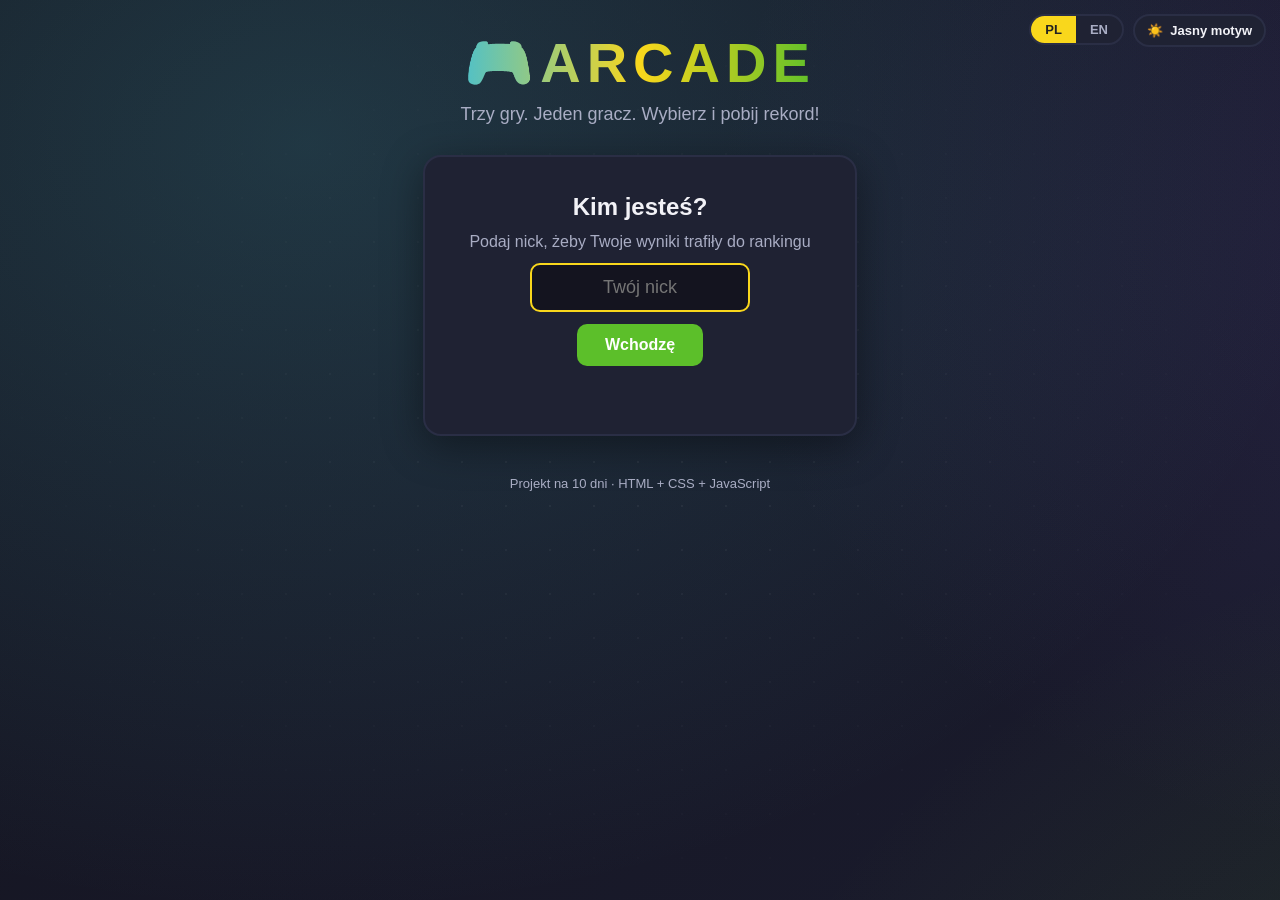
==== index.html @ 3c4cd9fb "tłumacenie kodo" ====
<!DOCTYPE html>
<html lang="pl">
<head>
    <!-- Ustawienia dokumentu: kodowanie, widok mobilny, tytuł i arkusz stylów menu. -->
    <meta charset="UTF-8">
    <meta name="viewport" content="width=device-width, initial-scale=1.0">
    <title data-i18n="tytul_strony">Arcade | Wybierz grę</title>
    <link rel="stylesheet" href="menu.css">
</head>
<body>

    <!-- Przyciski zmiany języka strony. Obsługuje je wspólny skrypt rowerek.js. -->
    <div class="jezyk-przelacznik">
        <button data-jezyk="pl">PL</button>
        <button data-jezyk="en">EN</button>
    </div>
    <!-- Przełącznik jasnego i ciemnego motywu; wybrany motyw jest zapisywany w przeglądarce. -->
    <button type="button" class="motyw-przelacznik" data-motyw-przelacz aria-label="Jasny motyw">
        <span aria-hidden="true">☀️</span>
        <span data-motyw-etykieta>Jasny motyw</span>
    </button>

    <!-- Tytuł strony i krótki opis salonu gier. -->
    <header class="naglowek">
        <h1>🎮ARCADE</h1>
        <p class="podtytul" data-i18n="podtytul">Trzy gry. Jeden gracz. Wybierz i pobij rekord!</p>
    </header>

    <main>
        <!-- Formularz logowania wyświetlany przed wyborem gry. -->
        <section id="login-box" class="panel">
            <h2 data-i18n="login_tytul">Kim jesteś?</h2>
            <p data-i18n="login_opis">Podaj nick, żeby Twoje wyniki trafiły do rankingu</p>
            <input id="nick-input" type="text" maxlength="12" data-i18n-placeholder="nick_placeholder" placeholder="Twój nick" autocomplete="off">
            <button id="zaloguj-btn" class="przycisk" data-i18n="wchodze">Wchodzę</button>
            <p id="login-blad"></p>
        </section>

        <!-- Menu gier, ranking gracza oraz ciekawostki uzupełniane przez menu.js. -->
        <section id="wybor" class="hidden">
            <div class="gracz-pasek">
                <span>👤 <span data-i18n="gracz">Gracz:</span> <strong id="nick-wyswietl"></strong></span>
                <button id="wyloguj-btn" class="maly" data-i18n="zmien_gracza">Zmień gracza</button>
            </div>

            <div class="karty">

                <!-- Karta Flappy: opis, rekord, ranking i odnośnik do gry. -->
                <article class="karta">
                    <div class="obrazek flappy-tlo">
                        <span class="chmurka c1">☁️</span>
                        <span class="chmurka c2">☁️</span>
                        <span class="postac">🐦</span>
                    </div>
                    <div class="tresc">
                        <h2>PIGEON</h2>
                        <p class="opis" data-i18n="flappy_opis">Leć między rurami i nie dotknij niczego. Proste zasady, trudne wykonanie.</p>
                        <p class="sterowanie" data-i18n="flappy_ster">⌨️ Spacja, klik lub dotyk</p>

                        <div class="statystyki">
                            <p class="rekord"><span data-i18n="twoj_rekord">Twój rekord:</span> <strong id="rekord-flappy">0</strong></p>
                            <h3 data-i18n="top3">🏆 TOP 3</h3>
                            <ol id="top-flappy"></ol>
                        </div>

                        <div class="ciekawostka">
                            <span class="etykieta" data-i18n="czy_wiesz">💡 Czy wiesz, że...</span>
                            <p id="fakt-flappy"></p>
                            <button class="link-btn" data-gra="flappy" data-i18n="kolejna">Kolejna ciekawostka ↻</button>
                        </div>

                        <a class="graj" href="document.html" data-i18n="graj_flappy">▶ Graj we Flappy</a>
                    </div>
                </article>

                <!-- Karta Snake: opis, rekord, ranking i odnośnik do gry. -->
                <article class="karta">
                    <div class="obrazek snake-tlo">
                        <span class="jablko">🍎</span>
                        <span class="postac">🐍</span>
                    </div>
                    <div class="tresc">
                        <h2>SNAKE</h2>
                        <p class="opis" data-i18n="snake_opis">Zjadaj jabłka, rośnij i nie wjedź w siebie. Z każdym punktem jest szybciej.</p>
                        <p class="sterowanie" data-i18n="snake_ster">⌨️ Strzałki lub WASD, P to pauza</p>

                        <div class="statystyki">
                            <p class="rekord"><span data-i18n="twoj_rekord">Twój rekord:</span> <strong id="rekord-snake">0</strong></p>
                            <h3 data-i18n="top3">🏆 TOP 3</h3>
                            <ol id="top-snake"></ol>
                        </div>

                        <div class="ciekawostka">
                            <span class="etykieta" data-i18n="czy_wiesz">💡 Czy wiesz, że...</span>
                            <p id="fakt-snake"></p>
                            <button class="link-btn" data-gra="snake" data-i18n="kolejna">Kolejna ciekawostka ↻</button>
                        </div>

                        <a class="graj" href="document2.html" data-i18n="graj_snake">▶ Graj w Snake</a>
                    </div>
                </article>

                <!-- Karta rajdu: opis, najlepszy czas, ranking i odnośnik do gry. -->
                <article class="karta">
                    <div class="obrazek rajd-tlo">
                        <span class="postac">🏎️</span>
                    </div>
                    <div class="tresc">
                        <h2 data-i18n="rajd_nazwa">Rajd</h2>
                        <p class="opis" data-i18n="rajd_opis">Wybierz jedną z 4 długich tras i przejedź 3 okrążenia. Uważaj na piasek, żwir i błoto!</p>
                        <p class="sterowanie" data-i18n="rajd_ster">⌨️ Strzałki lub WASD, spacja to hamulec ręczny</p>

                        <div class="statystyki">
                            <p class="rekord"><span data-i18n="twoj_czas">Twój najlepszy czas:</span> <strong id="rekord-rajd">--</strong></p>
                            <h3 data-i18n="top3_czasy">🏆 Najlepsze czasy</h3>
                            <ol id="top-rajd"></ol>
                        </div>

                        <div class="ciekawostka">
                            <span class="etykieta" data-i18n="czy_wiesz">💡 Czy wiesz, że...</span>
                            <p id="fakt-rajd"></p>
                            <button class="link-btn" data-gra="rajd" data-i18n="kolejna">Kolejna ciekawostka ↻</button>
                        </div>

                        <a class="graj" href="rajd.html" data-i18n="graj_rajd">▶ Jedź w Rajdzie</a>
                    </div>
                </article>

            </div>
        </section>
    </main>

    <!-- Stopka z opisem projektu. -->
    <footer data-i18n="stopka">Projekt na 10 dni · HTML + CSS + JavaScript</footer>

    <!-- Najpierw ładowane są tłumaczenia i obsługa motywu, potem logika menu. -->
    <script src="rowerek.js"></script>
    <script src="menu.js"></script>
</body>
</html>
---- menu.css ----
:root {
    --tlo: #14141f;
    --panel: #1f2233;
    --panel-jasny: #2a2e45;
    --zolty: #f9d71c;
    --zielony: #5CBF2A;
    --niebieski: #4EC0CA;
    --tekst: #f2f2f7;
    --tekst-przygaszony: #a9adc4;
}

body[data-theme="light"] {
    --tlo: #f2f6fa;
    --panel: #ffffff;
    --panel-jasny: #e5ebf1;
    --tekst: #20242b;
    --tekst-przygaszony: #5c6572;
}

* {
    box-sizing: border-box;
}

body {
    position: relative;
    isolation: isolate;
    margin: 0;
    min-height: 100vh;
    display: flex;
    flex-direction: column;
    align-items: center;
    padding: 30px 16px;
    background: var(--tlo);
    color: var(--tekst);
    font-family: "Segoe UI", Arial, sans-serif;
}

body::before,
body::after {
    position: fixed;
    inset: 0;
    z-index: -1;
    pointer-events: none;
    content: "";
}

body::before {
    background:
        radial-gradient(ellipse at 15% 10%, rgba(78, 192, 202, 0.2), transparent 42%),
        radial-gradient(ellipse at 85% 85%, rgba(142, 204, 57, 0.16), transparent 42%),
        radial-gradient(ellipse at 75% 15%, rgba(117, 91, 207, 0.14), transparent 38%),
        linear-gradient(135deg, #14141f, #191a2b 52%, #111923);
    background-size: 160% 160%;
    animation: pozywajace-sie-swiatla 22s ease-in-out infinite alternate;
}

body[data-theme="light"]::before {
    background:
        radial-gradient(ellipse at 15% 10%, rgba(78, 192, 202, 0.24), transparent 42%),
        radial-gradient(ellipse at 85% 85%, rgba(142, 204, 57, 0.2), transparent 42%),
        radial-gradient(ellipse at 75% 15%, rgba(117, 91, 207, 0.12), transparent 38%),
        linear-gradient(135deg, #f7f9fc, #eaf5f5 52%, #f4f0fa);
}

body::after {
    background-image: radial-gradient(rgba(255, 255, 255, 0.34) 1px, transparent 1.5px);
    background-size: 44px 44px;
    opacity: 0.16;
    mask-image: radial-gradient(ellipse at center, black, transparent 78%);
    animation: przesuwajaca-sie-siatka 45s linear infinite;
}

body[data-theme="light"]::after {
    background-image: radial-gradient(rgba(39, 57, 76, 0.3) 1px, transparent 1.5px);
    opacity: 0.1;
}

.hidden {
    display: none !important;
}

@keyframes pozywajace-sie-swiatla {
    from { background-position: 0% 0%; }
    to   { background-position: 100% 100%; }
}

@keyframes przesuwajaca-sie-siatka {
    from { transform: translateY(0); }
    to   { transform: translateY(44px); }
}

@media (prefers-reduced-motion: reduce) {
    body::before,
    body::after {
        animation: none;
    }
}

/* ---------- NAGŁÓWEK ---------- */
.naglowek {
    text-align: center;
    margin-bottom: 30px;
}

.naglowek h1 {
    margin: 0;
    font-size: 56px;
    letter-spacing: 6px;
    background: linear-gradient(90deg, var(--niebieski), var(--zolty), var(--zielony));
    -webkit-background-clip: text;
    background-clip: text;
    -webkit-text-fill-color: transparent;
}

.podtytul {
    margin: 8px 0 0;
    color: var(--tekst-przygaszony);
    font-size: 18px;
}

main {
    width: 100%;
    display: flex;
    flex-direction: column;
    align-items: center;
}

/* ---------- PRZYCISKI ---------- */
.przycisk, .graj {
    display: inline-block;
    padding: 12px 28px;
    font-size: 16px;
    font-weight: bold;
    border: none;
    border-radius: 10px;
    background: var(--zielony);
    color: white;
    cursor: pointer;
    text-decoration: none;
    text-align: center;
    transition: transform 0.15s, background 0.15s;
}

.motyw-przelacznik {
    position: fixed;
    top: 14px;
    right: 14px;
    z-index: 5;
    display: flex;
    align-items: center;
    gap: 7px;
    padding: 7px 12px;
    border: 2px solid var(--panel-jasny);
    border-radius: 20px;
    background: var(--panel);
    color: var(--tekst);
    font-size: 13px;
    font-weight: bold;
    cursor: pointer;
    transition: border-color 0.15s, transform 0.15s;
}

.motyw-przelacznik:hover {
    border-color: var(--zolty);
    transform: translateY(-1px);
}

.przycisk:hover, .graj:hover {
    background: #4CA71F;
    transform: scale(1.04);
}

button.maly {
    padding: 5px 14px;
    font-size: 13px;
    border: 1px solid var(--tekst-przygaszony);
    border-radius: 20px;
    background: transparent;
    color: var(--tekst);
    cursor: pointer;
}

button.maly:hover {
    border-color: var(--zolty);
    color: var(--zolty);
}

/* ---------- LOGOWANIE ---------- */
.panel {
    display: flex;
    flex-direction: column;
    align-items: center;
    gap: 12px;
    background: var(--panel);
    padding: 36px 44px;
    border-radius: 18px;
    border: 2px solid var(--panel-jasny);
    box-shadow: 0 10px 40px rgba(0, 0, 0, 0.4);
    text-align: center;
}

.panel h2 {
    margin: 0;
}

.panel p {
    margin: 0;
    color: var(--tekst-przygaszony);
}

#nick-input {
    padding: 12px;
    font-size: 18px;
    border-radius: 10px;
    border: 2px solid var(--niebieski);
    background: var(--tlo);
    color: var(--tekst);
    text-align: center;
    width: 220px;
    outline: none;
}

#nick-input:focus {
    border-color: var(--zolty);
}

#login-blad {
    color: #ff6b6b !important;
    min-height: 20px;
}

/* ---------- PASEK GRACZA ---------- */
.gracz-pasek {
    display: flex;
    align-items: center;
    justify-content: center;
    gap: 14px;
    margin-bottom: 26px;
    font-size: 18px;
}

/* ---------- KARTY GIER ---------- */
.karty {
    display: flex;
    gap: 30px;
    flex-wrap: wrap;
    justify-content: center;
}

.karta {
    width: 340px;
    background: var(--panel);
    border-radius: 20px;
    border: 2px solid var(--panel-jasny);
    overflow: hidden;
    box-shadow: 0 10px 40px rgba(0, 0, 0, 0.4);
    transition: transform 0.25s, border-color 0.25s, box-shadow 0.25s;
}

.karta:hover {
    transform: translateY(-8px);
    border-color: var(--zolty);
    box-shadow: 0 18px 50px rgba(0, 0, 0, 0.55);
}

/* grafika na górze karty */
.obrazek {
    position: relative;
    height: 150px;
    display: flex;
    align-items: center;
    justify-content: center;
    overflow: hidden;
}

.flappy-tlo {
    background: linear-gradient(to bottom, #4EC0CA, #C8F0F5);
}

.snake-tlo {
    background: repeating-conic-gradient(#a7d948 0% 25%, #8ecc39 0% 50%) 0 0 / 40px 40px;
}

.postac {
    font-size: 72px;
    filter: drop-shadow(0 6px 6px rgba(0, 0, 0, 0.3));
    animation: unoszenie 2.4s ease-in-out infinite;
}

.chmurka {
    position: absolute;
    font-size: 40px;
    opacity: 0.85;
    animation: plyniecie 14s linear infinite;
}

.c1 { top: 12px; left: -60px; }
.c2 { top: 80px; left: -60px; animation-delay: -7s; font-size: 28px; }

.jablko {
    position: absolute;
    right: 40px;
    bottom: 22px;
    font-size: 34px;
    animation: pulsowanie 1.6s ease-in-out infinite;
}

@keyframes unoszenie {
    0%, 100% { transform: translateY(-8px) rotate(-4deg); }
    50%      { transform: translateY(8px) rotate(4deg); }
}

@keyframes plyniecie {
    from { transform: translateX(0); }
    to   { transform: translateX(460px); }
}

@keyframes pulsowanie {
    0%, 100% { transform: scale(1); }
    50%      { transform: scale(1.2); }
}

/* treść karty */
.tresc {
    padding: 20px 22px 24px;
    display: flex;
    flex-direction: column;
    gap: 10px;
}

.tresc h2 {
    margin: 0;
    font-size: 26px;
}

.opis {
    margin: 0;
    color: var(--tekst-przygaszony);
    line-height: 1.5;
}

.sterowanie {
    margin: 0;
    font-size: 14px;
    color: var(--niebieski);
}

/* statystyki */
.statystyki {
    background: var(--panel-jasny);
    border-radius: 12px;
    padding: 12px 16px;
}

.rekord {
    margin: 0 0 6px;
}

.rekord strong {
    color: var(--zolty);
    font-size: 20px;
}

.statystyki h3 {
    margin: 8px 0 4px;
    font-size: 15px;
    color: var(--zolty);
}

.statystyki ol {
    margin: 0;
    padding-left: 22px;
    min-height: 66px;
    font-size: 15px;
}

.statystyki li {
    padding: 3px 0;
}

.statystyki li .pkt {
    float: right;
    font-weight: bold;
}

.statystyki li.ja {
    color: var(--zolty);
}

/* ciekawostka */
.ciekawostka {
    border-left: 4px solid var(--zolty);
    background: rgba(249, 215, 28, 0.07);
    border-radius: 0 12px 12px 0;
    padding: 12px 14px;
}

.etykieta {
    font-size: 13px;
    font-weight: bold;
    color: var(--zolty);
}

.ciekawostka p {
    margin: 6px 0 8px;
    font-size: 14px;
    line-height: 1.5;
    min-height: 84px;
}

.link-btn {
    background: none;
    border: none;
    padding: 0;
    color: var(--niebieski);
    font-size: 13px;
    cursor: pointer;
}

.link-btn:hover {
    text-decoration: underline;
}

/* ---------- STOPKA ---------- */
footer {
    margin-top: 40px;
    color: var(--tekst-przygaszony);
    font-size: 13px;
}

@media (max-width: 420px) {
    .naglowek h1 { font-size: 40px; }
    .karta { width: 100%; }
    .panel { padding: 28px 20px; }
}
.jezyk-przelacznik {
    position: fixed;
    top: 14px;
    right: 156px;
    display: flex;
    border: 2px solid #2a2e45;
    border-radius: 20px;
    overflow: hidden;
    background: #1f2233;
}

.jezyk-przelacznik button {
    padding: 6px 14px;
    border: none;
    background: transparent;
    color: #a9adc4;
    font-weight: bold;
    font-size: 13px;
    cursor: pointer;
}

.jezyk-przelacznik button:hover {
    color: #f9d71c;
}

.jezyk-przelacznik button.aktywny {
    background: #f9d71c;
    color: #222;
}
.rajd-tlo {
    background: linear-gradient(to bottom, #8b6b43, #c9a874);
}
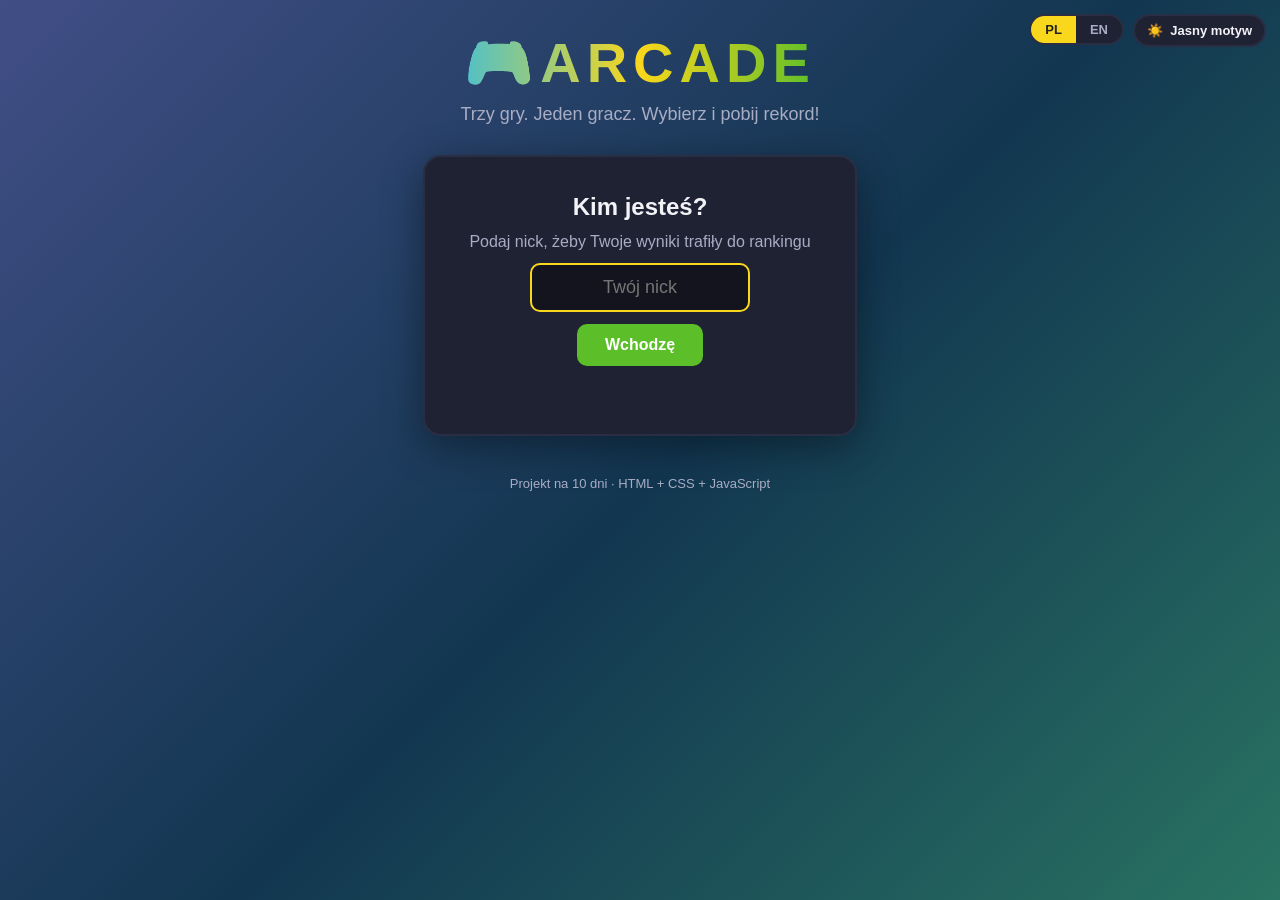
==== commit e0b79df5: "wyśkakiwanie po najechaniu" ====
--- a/index.html
+++ b/index.html
@@ -46,7 +46,7 @@
             <div class="karty">
 
                 <!-- Karta Flappy: opis, rekord, ranking i odnośnik do gry. -->
-                <article class="karta">
+                <article class="karta" tabindex="0">
                     <div class="obrazek flappy-tlo">
                         <span class="chmurka c1">☁️</span>
                         <span class="chmurka c2">☁️</span>
@@ -74,7 +74,7 @@
                 </article>
 
                 <!-- Karta Snake: opis, rekord, ranking i odnośnik do gry. -->
-                <article class="karta">
+                <article class="karta" tabindex="0">
                     <div class="obrazek snake-tlo">
                         <span class="jablko">🍎</span>
                         <span class="postac">🐍</span>
@@ -101,7 +101,7 @@
                 </article>
 
                 <!-- Karta rajdu: opis, najlepszy czas, ranking i odnośnik do gry. -->
-                <article class="karta">
+                <article class="karta" tabindex="0">
                     <div class="obrazek rajd-tlo">
                         <span class="postac">🏎️</span>
                     </div>
--- a/menu.css
+++ b/menu.css
@@ -1,5 +1,6 @@
 :root {
-    --tlo: #14141f;
+    --tlo: linear-gradient(135deg, #414e86 0%, #123650 52%, #297362 100%);
+    --tlo-pola: #14141f;
     --panel: #1f2233;
     --panel-jasny: #2a2e45;
     --zolty: #f9d71c;
@@ -10,7 +11,8 @@
 }
 
 body[data-theme="light"] {
-    --tlo: #f2f6fa;
+    --tlo: linear-gradient(135deg, #92a8d4 0%, #74c7c0 52%, #9ee563 100%);
+    --tlo-pola: #cee0f2;
     --panel: #ffffff;
     --panel-jasny: #e5ebf1;
     --tekst: #20242b;
@@ -22,78 +24,19 @@
 }
 
 body {
-    position: relative;
-    isolation: isolate;
     margin: 0;
     min-height: 100vh;
     display: flex;
     flex-direction: column;
     align-items: center;
     padding: 30px 16px;
-    background: var(--tlo);
+    background: var(--tlo) fixed;
     color: var(--tekst);
     font-family: "Segoe UI", Arial, sans-serif;
 }
 
-body::before,
-body::after {
-    position: fixed;
-    inset: 0;
-    z-index: -1;
-    pointer-events: none;
-    content: "";
-}
-
-body::before {
-    background:
-        radial-gradient(ellipse at 15% 10%, rgba(78, 192, 202, 0.2), transparent 42%),
-        radial-gradient(ellipse at 85% 85%, rgba(142, 204, 57, 0.16), transparent 42%),
-        radial-gradient(ellipse at 75% 15%, rgba(117, 91, 207, 0.14), transparent 38%),
-        linear-gradient(135deg, #14141f, #191a2b 52%, #111923);
-    background-size: 160% 160%;
-    animation: pozywajace-sie-swiatla 22s ease-in-out infinite alternate;
-}
-
-body[data-theme="light"]::before {
-    background:
-        radial-gradient(ellipse at 15% 10%, rgba(78, 192, 202, 0.24), transparent 42%),
-        radial-gradient(ellipse at 85% 85%, rgba(142, 204, 57, 0.2), transparent 42%),
-        radial-gradient(ellipse at 75% 15%, rgba(117, 91, 207, 0.12), transparent 38%),
-        linear-gradient(135deg, #f7f9fc, #eaf5f5 52%, #f4f0fa);
-}
-
-body::after {
-    background-image: radial-gradient(rgba(255, 255, 255, 0.34) 1px, transparent 1.5px);
-    background-size: 44px 44px;
-    opacity: 0.16;
-    mask-image: radial-gradient(ellipse at center, black, transparent 78%);
-    animation: przesuwajaca-sie-siatka 45s linear infinite;
-}
-
-body[data-theme="light"]::after {
-    background-image: radial-gradient(rgba(39, 57, 76, 0.3) 1px, transparent 1.5px);
-    opacity: 0.1;
-}
-
 .hidden {
     display: none !important;
-}
-
-@keyframes pozywajace-sie-swiatla {
-    from { background-position: 0% 0%; }
-    to   { background-position: 100% 100%; }
-}
-
-@keyframes przesuwajaca-sie-siatka {
-    from { transform: translateY(0); }
-    to   { transform: translateY(44px); }
-}
-
-@media (prefers-reduced-motion: reduce) {
-    body::before,
-    body::after {
-        animation: none;
-    }
 }
 
 /* ---------- NAGŁÓWEK ---------- */
@@ -213,7 +156,7 @@
     font-size: 18px;
     border-radius: 10px;
     border: 2px solid var(--niebieski);
-    background: var(--tlo);
+    background: var(--tlo-pola);
     color: var(--tekst);
     text-align: center;
     width: 220px;
@@ -263,6 +206,25 @@
     box-shadow: 0 18px 50px rgba(0, 0, 0, 0.55);
 }
 
+.karta:focus-visible {
+    outline: 3px solid var(--zolty);
+    outline-offset: 4px;
+}
+
+@media (hover: hover) {
+    .karta .statystyki,
+    .karta .ciekawostka {
+        display: none;
+    }
+
+    .karta:hover .statystyki,
+    .karta:hover .ciekawostka,
+    .karta:focus-within .statystyki,
+    .karta:focus-within .ciekawostka {
+        display: block;
+    }
+}
+
 /* grafika na górze karty */
 .obrazek {
     position: relative;
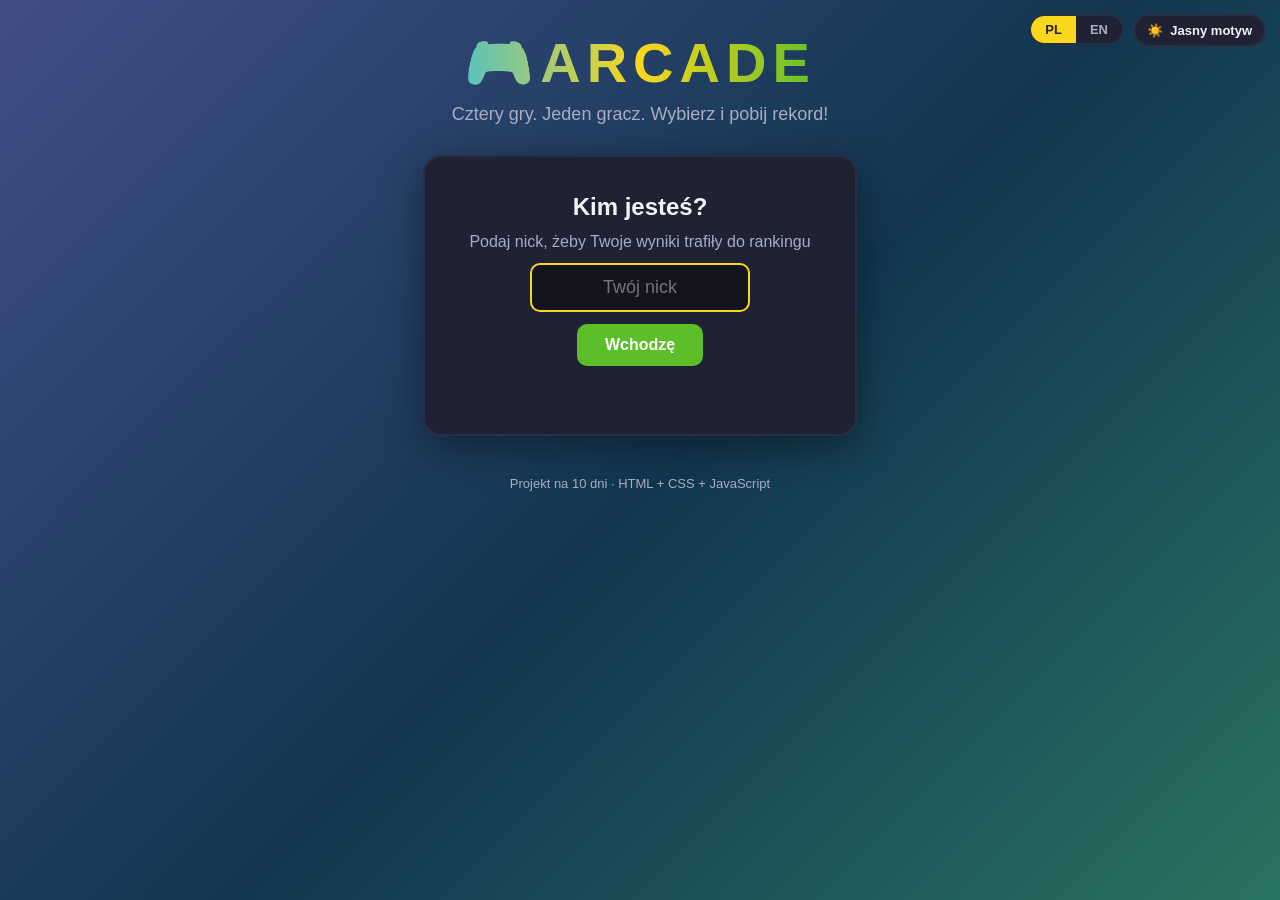
==== commit 63722096: "nw" ====
--- a/index.html
+++ b/index.html
@@ -23,7 +23,7 @@
     <!-- Tytuł strony i krótki opis salonu gier. -->
     <header class="naglowek">
         <h1>🎮ARCADE</h1>
-        <p class="podtytul" data-i18n="podtytul">Trzy gry. Jeden gracz. Wybierz i pobij rekord!</p>
+        <p class="podtytul" data-i18n="podtytul">Cztery gry. Jeden gracz. Wybierz i pobij rekord!</p>
     </header>
 
     <main>
@@ -43,6 +43,70 @@
                 <button id="wyloguj-btn" class="maly" data-i18n="zmien_gracza">Zmień gracza</button>
             </div>
 
+            <section class="wyzwanie" aria-labelledby="wyzwanie-tytul">
+                <div class="wyzwanie-ikona" aria-hidden="true">⚡</div>
+                <div class="wyzwanie-tresc">
+                    <span class="wyzwanie-etykieta" data-i18n="wyzwanie_etykieta">WYZWANIE DNIA</span>
+                    <h2 id="wyzwanie-tytul"><span data-i18n="wyzwanie-dzis">Dziś na celowniku:</span> <strong id="wyzwanie-gra">SNAKE</strong></h2>
+                    <p data-i18n="wyzwanie-opis">Pobij swój rekord i zgarnij chwałę!</p>
+                </div>
+                <div class="wyzwanie-akcja">
+                    <div class="wyzwanie-czas">
+                        <span data-i18n="wyzwanie-koniec">Nowe wyzwanie za</span>
+                        <strong id="wyzwanie-odliczanie">24:00:00</strong>
+                    </div>
+                    <a id="wyzwanie-link" class="przycisk" href="document2.html" data-i18n="wyzwanie-graj">Podejmij wyzwanie →</a>
+                </div>
+            </section>
+
+            <section class="osiagniecia" aria-labelledby="osiagniecia-tytul">
+                <div class="osiagniecia-naglowek">
+                    <div>
+                        <h2 id="osiagniecia-tytul" data-i18n="osiagniecia_tytul">Twoje osiągnięcia</h2>
+                        <p data-i18n="osiagniecia_opis">Graj, zdobywaj punkty i odblokowuj odznaki.</p>
+                    </div>
+                    <strong id="osiagniecia-licznik" aria-live="polite">0/3</strong>
+                </div>
+                <ul class="osiagniecia-lista">
+                    <li class="osiagniecie" id="osiagniecie-flappy">
+                        <span class="osiagniecie-ikona" aria-hidden="true">🐦</span>
+                        <span class="osiagniecie-tresc">
+                            <strong data-i18n="osiagniecie_flappy">Pewne skrzydła</strong>
+                            <span data-i18n="osiagniecie_flappy_opis">Zdobądź 10 punktów we Flappy.</span>
+                        </span>
+                        <span class="osiagniecie-postep" id="postep-flappy">0/10</span>
+                        <span class="osiagniecie-status" id="status-flappy"></span>
+                    </li>
+                    <li class="osiagniecie" id="osiagniecie-snake">
+                        <span class="osiagniecie-ikona" aria-hidden="true">🐍</span>
+                        <span class="osiagniecie-tresc">
+                            <strong data-i18n="osiagniecie_snake">Wąż nie do zatrzymania</strong>
+                            <span data-i18n="osiagniecie_snake_opis">Zdobądź 10 punktów w Snake’u.</span>
+                        </span>
+                        <span class="osiagniecie-postep" id="postep-snake">0/10</span>
+                        <span class="osiagniecie-status" id="status-snake"></span>
+                    </li>
+                    <li class="osiagniecie" id="osiagniecie-rajd">
+                        <span class="osiagniecie-ikona" aria-hidden="true">🏁</span>
+                        <span class="osiagniecie-tresc">
+                            <strong data-i18n="osiagniecie_rajd">Do mety!</strong>
+                            <span data-i18n="osiagniecie_rajd_opis">Ukończ trzy okrążenia w Rajdzie.</span>
+                        </span>
+                        <span class="osiagniecie-postep" id="postep-rajd">0/1</span>
+                        <span class="osiagniecie-status" id="status-rajd"></span>
+                    </li>
+                    <li class="osiagniecie" id="osiagniecie-breakout">
+                        <span class="osiagniecie-ikona" aria-hidden="true">🧱</span>
+                        <span class="osiagniecie-tresc">
+                            <strong data-i18n="osiagniecie_breakout">Mistrz cegiełek</strong>
+                            <span data-i18n="osiagniecie_breakout_opis">Zdobądź 300 punktów w Breakoucie.</span>
+                        </span>
+                        <span class="osiagniecie-postep" id="postep-breakout">0/300</span>
+                        <span class="osiagniecie-status" id="status-breakout"></span>
+                    </li>
+                </ul>
+            </section>
+
             <div class="karty">
 
                 <!-- Karta Flappy: opis, rekord, ranking i odnośnik do gry. -->
@@ -123,6 +187,33 @@
                         </div>
 
                         <a class="graj" href="rajd.html" data-i18n="graj_rajd">▶ Jedź w Rajdzie</a>
+                    </div>
+                </article>
+
+                <!-- Karta Breakout: opis, rekord, ranking i odnośnik do gry. -->
+                <article class="karta" tabindex="0">
+                    <div class="obrazek breakout-tlo">
+                        <span class="cegielki" aria-hidden="true">🟥🟨🟩</span>
+                        <span class="postac">🏓</span>
+                    </div>
+                    <div class="tresc">
+                        <h2 data-i18n="breakout_nazwa">Breakout</h2>
+                        <p class="opis" data-i18n="breakout_opis">Odbijaj piłkę paletką, rozbij cegiełki i nie pozwól jej spaść!</p>
+                        <p class="sterowanie" data-i18n="breakout_ster">⌨️ Strzałki lub A/D, mysz albo dotyk</p>
+
+                        <div class="statystyki">
+                            <p class="rekord"><span data-i18n="twoj_rekord">Twój rekord:</span> <strong id="rekord-breakout">0</strong></p>
+                            <h3 data-i18n="top3">🏆 TOP 3</h3>
+                            <ol id="top-breakout"></ol>
+                        </div>
+
+                        <div class="ciekawostka">
+                            <span class="etykieta" data-i18n="czy_wiesz">💡 Czy wiesz, że...</span>
+                            <p id="fakt-breakout"></p>
+                            <button class="link-btn" data-gra="breakout" data-i18n="kolejna">Kolejna ciekawostka ↻</button>
+                        </div>
+
+                        <a class="graj" href="breakout.html" data-i18n="graj_breakout">▶ Graj w Breakout</a>
                     </div>
                 </article>
 
--- a/menu.css
+++ b/menu.css
@@ -182,12 +182,237 @@
     font-size: 18px;
 }
 
+#wybor {
+    width: 100%;
+}
+
+/* ---------- WYZWANIE DNIA ---------- */
+.wyzwanie {
+    position: relative;
+    display: flex;
+    align-items: center;
+    gap: 22px;
+    max-width: 1060px;
+    min-height: 174px;
+    margin: 0 auto 32px;
+    padding: 28px 34px;
+    overflow: hidden;
+    border: 1px solid rgba(249, 215, 28, 0.55);
+    border-radius: 22px;
+    background:
+        radial-gradient(ellipse at 8% 50%, rgba(249, 215, 28, 0.2), transparent 42%),
+        linear-gradient(115deg, #25233c, #172d3c 58%, #183b39);
+    box-shadow: 0 14px 40px rgba(0, 0, 0, 0.3), inset 0 0 34px rgba(78, 192, 202, 0.08);
+}
+
+body[data-theme="light"] .wyzwanie {
+    background:
+        radial-gradient(ellipse at 8% 50%, rgba(249, 215, 28, 0.28), transparent 42%),
+        linear-gradient(115deg, #fff9df, #e4f6f4 58%, #e4f4e8);
+    box-shadow: 0 14px 40px rgba(30, 50, 70, 0.16), inset 0 0 34px rgba(78, 192, 202, 0.1);
+}
+
+.wyzwanie::after {
+    position: absolute;
+    top: -70%;
+    right: 28%;
+    width: 180px;
+    height: 240%;
+    background: linear-gradient(90deg, transparent, rgba(255, 255, 255, 0.08), transparent);
+    content: "";
+    transform: rotate(24deg);
+    pointer-events: none;
+}
+
+.wyzwanie-ikona {
+    flex: 0 0 76px;
+    display: grid;
+    width: 76px;
+    height: 76px;
+    place-items: center;
+    border: 1px solid rgba(249, 215, 28, 0.7);
+    border-radius: 22px;
+    background: rgba(249, 215, 28, 0.12);
+    color: var(--zolty);
+    font-size: 40px;
+    filter: drop-shadow(0 0 14px rgba(249, 215, 28, 0.45));
+    animation: blysk-wyzwania 2.4s ease-in-out infinite;
+}
+
+.wyzwanie-tresc {
+    flex: 1;
+}
+
+.wyzwanie-etykieta {
+    color: var(--zolty);
+    font-size: 12px;
+    font-weight: 800;
+    letter-spacing: 2px;
+}
+
+.wyzwanie h2 {
+    margin: 7px 0 4px;
+    font-size: clamp(21px, 3vw, 30px);
+}
+
+.wyzwanie h2 strong {
+    color: var(--niebieski);
+    text-shadow: 0 0 20px rgba(78, 192, 202, 0.35);
+}
+
+.wyzwanie-tresc p {
+    margin: 0;
+    color: var(--tekst-przygaszony);
+}
+
+.wyzwanie-akcja {
+    position: relative;
+    z-index: 1;
+    display: flex;
+    flex-direction: column;
+    align-items: center;
+    gap: 10px;
+}
+
+.wyzwanie-czas {
+    display: flex;
+    align-items: center;
+    gap: 8px;
+    color: var(--tekst-przygaszony);
+    font-size: 12px;
+}
+
+.wyzwanie-czas strong {
+    color: var(--zolty);
+    font-variant-numeric: tabular-nums;
+    font-size: 16px;
+}
+
+.wyzwanie .przycisk {
+    white-space: nowrap;
+    background: linear-gradient(100deg, #f6c928, #f08b35);
+    color: #20212b;
+    box-shadow: 0 5px 18px rgba(240, 139, 53, 0.25);
+}
+
+.wyzwanie .przycisk:hover {
+    background: linear-gradient(100deg, #ffe15c, #ff9e4d);
+}
+
+/* ---------- OSIAGNIECIA ---------- */
+.osiagniecia {
+    width: min(100%, 1060px);
+    margin: 0 auto 32px;
+    padding: 22px 26px;
+    border: 1px solid var(--panel-jasny);
+    border-radius: 18px;
+    background: var(--panel);
+    box-shadow: 0 10px 30px rgba(0, 0, 0, 0.2);
+}
+
+.osiagniecia-naglowek,
+.osiagniecie {
+    display: flex;
+    align-items: center;
+    gap: 14px;
+}
+
+.osiagniecia-naglowek {
+    justify-content: space-between;
+    margin-bottom: 16px;
+}
+
+.osiagniecia-naglowek h2 {
+    margin: 0 0 4px;
+    font-size: 22px;
+}
+
+.osiagniecia-naglowek p {
+    margin: 0;
+    color: var(--tekst-przygaszony);
+}
+
+#osiagniecia-licznik {
+    flex: 0 0 auto;
+    padding: 7px 12px;
+    border-radius: 20px;
+    background: var(--panel-jasny);
+    color: var(--zolty);
+    font-size: 14px;
+}
+
+.osiagniecia-lista {
+    display: grid;
+    grid-template-columns: repeat(4, minmax(0, 1fr));
+    gap: 10px;
+    margin: 0;
+    padding: 0;
+    list-style: none;
+}
+
+.osiagniecie {
+    min-width: 0;
+    padding: 12px;
+    border: 1px solid var(--panel-jasny);
+    border-radius: 12px;
+    background: var(--panel-jasny);
+    opacity: 0.78;
+}
+
+.osiagniecie.odblokowane {
+    border-color: rgba(249, 215, 28, 0.65);
+    opacity: 1;
+}
+
+.osiagniecie-ikona {
+    font-size: 26px;
+}
+
+.osiagniecie-tresc {
+    display: flex;
+    flex: 1;
+    flex-direction: column;
+    gap: 4px;
+    min-width: 0;
+    font-size: 13px;
+}
+
+.osiagniecie-tresc > span {
+    color: var(--tekst-przygaszony);
+    line-height: 1.4;
+}
+
+.osiagniecie-postep {
+    color: var(--niebieski);
+    font-size: 13px;
+    font-variant-numeric: tabular-nums;
+    white-space: nowrap;
+}
+
+.osiagniecie-status {
+    color: var(--tekst-przygaszony);
+    font-size: 12px;
+    font-weight: bold;
+    white-space: nowrap;
+}
+
+.osiagniecie.odblokowane .osiagniecie-status {
+    color: var(--zolty);
+}
+
+@keyframes blysk-wyzwania {
+    0%, 100% { transform: scale(1) rotate(-3deg); }
+    50%      { transform: scale(1.06) rotate(3deg); }
+}
+
 /* ---------- KARTY GIER ---------- */
 .karty {
     display: flex;
+    align-items: flex-start;
     gap: 30px;
     flex-wrap: wrap;
     justify-content: center;
+    width: 100%;
 }
 
 .karta {
@@ -299,12 +524,14 @@
     margin: 0;
     color: var(--tekst-przygaszony);
     line-height: 1.5;
+    min-height: 4.5em;
 }
 
 .sterowanie {
     margin: 0;
     font-size: 14px;
     color: var(--niebieski);
+    min-height: 2.8em;
 }
 
 /* statystyki */
@@ -394,6 +621,47 @@
     .naglowek h1 { font-size: 40px; }
     .karta { width: 100%; }
     .panel { padding: 28px 20px; }
+    .osiagniecia { padding: 18px 14px; }
+    .osiagniecie { flex-wrap: wrap; }
+}
+
+@media (max-width: 700px) {
+    .wyzwanie {
+        flex-wrap: wrap;
+        gap: 16px;
+        padding: 22px;
+    }
+    .wyzwanie-ikona {
+        flex-basis: 58px;
+        width: 58px;
+        height: 58px;
+        border-radius: 17px;
+        font-size: 32px;
+    }
+    .wyzwanie-tresc {
+        flex-basis: calc(100% - 78px);
+    }
+    .wyzwanie-akcja {
+        flex-direction: row;
+        flex-wrap: wrap;
+        justify-content: space-between;
+        width: 100%;
+    }
+    .osiagniecia-lista {
+        grid-template-columns: 1fr;
+    }
+}
+
+@media (min-width: 701px) and (max-width: 900px) {
+    .osiagniecia-lista {
+        grid-template-columns: repeat(2, minmax(0, 1fr));
+    }
+}
+
+@media (prefers-reduced-motion: reduce) {
+    .wyzwanie-ikona {
+        animation: none;
+    }
 }
 .jezyk-przelacznik {
     position: fixed;
@@ -426,4 +694,13 @@
 }
 .rajd-tlo {
     background: linear-gradient(to bottom, #8b6b43, #c9a874);
+}
+.breakout-tlo {
+    background: linear-gradient(135deg, #17233b, #493d72 55%, #a54c5e);
+}
+.cegielki {
+    position: absolute;
+    top: 20px;
+    font-size: 28px;
+    letter-spacing: 5px;
 }
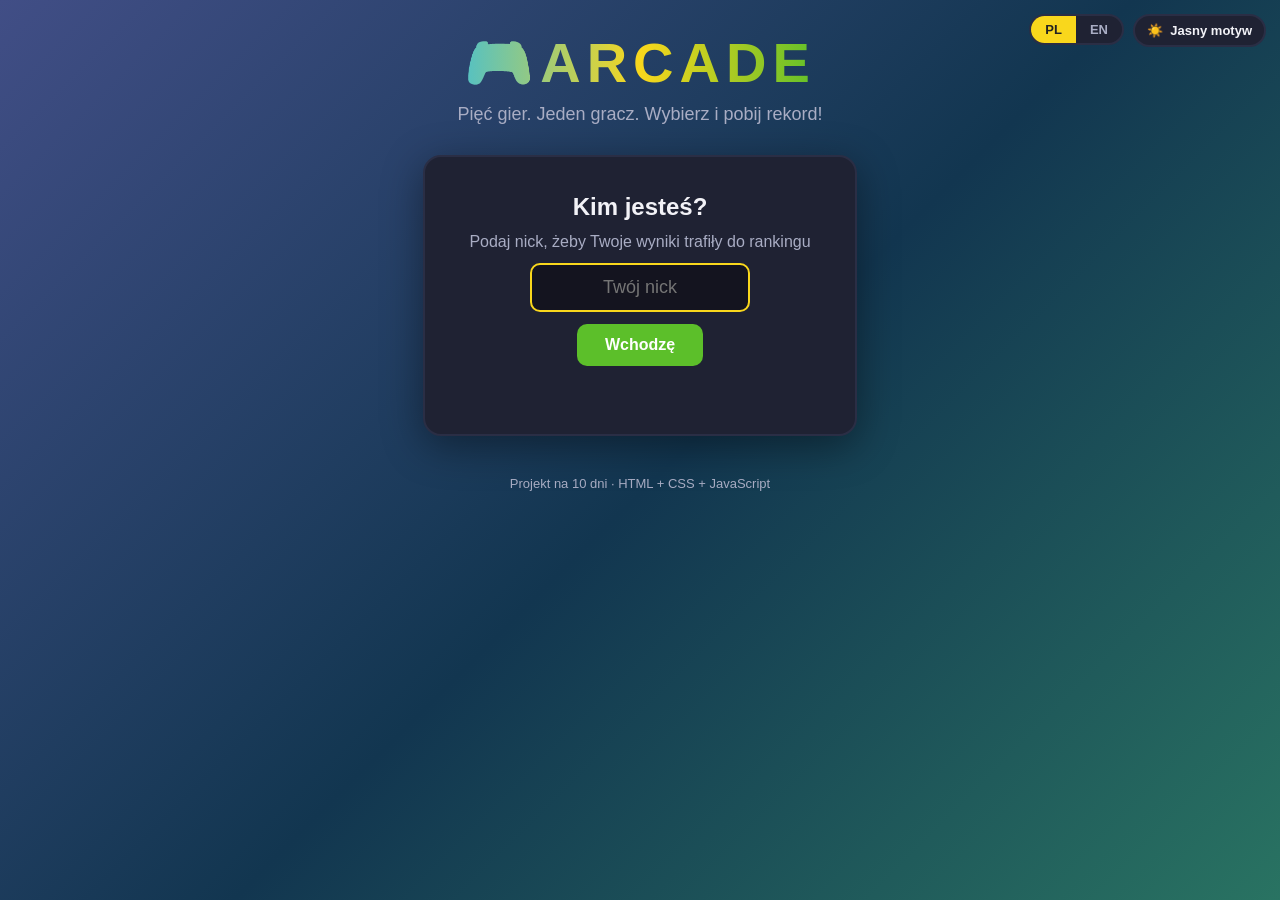
==== commit d1b41906: "tertris i coś tam" ====
--- a/index.html
+++ b/index.html
@@ -23,7 +23,7 @@
     <!-- Tytuł strony i krótki opis salonu gier. -->
     <header class="naglowek">
         <h1>🎮ARCADE</h1>
-        <p class="podtytul" data-i18n="podtytul">Cztery gry. Jeden gracz. Wybierz i pobij rekord!</p>
+        <p class="podtytul" data-i18n="podtytul">Pięć gier. Jeden gracz. Wybierz i pobij rekord!</p>
     </header>
 
     <main>
@@ -65,7 +65,7 @@
                         <h2 id="osiagniecia-tytul" data-i18n="osiagniecia_tytul">Twoje osiągnięcia</h2>
                         <p data-i18n="osiagniecia_opis">Graj, zdobywaj punkty i odblokowuj odznaki.</p>
                     </div>
-                    <strong id="osiagniecia-licznik" aria-live="polite">0/3</strong>
+                    <strong id="osiagniecia-licznik" aria-live="polite">0/5</strong>
                 </div>
                 <ul class="osiagniecia-lista">
                     <li class="osiagniecie" id="osiagniecie-flappy">
@@ -104,6 +104,15 @@
                         <span class="osiagniecie-postep" id="postep-breakout">0/300</span>
                         <span class="osiagniecie-status" id="status-breakout"></span>
                     </li>
+                    <li class="osiagniecie" id="osiagniecie-tetris">
+                        <span class="osiagniecie-ikona" aria-hidden="true">🧩</span>
+                        <span class="osiagniecie-tresc">
+                            <strong data-i18n="osiagniecie_tetris">Mistrz układania</strong>
+                            <span data-i18n="osiagniecie_tetris_opis">Zdobądź 500 punktów w Tetrisie.</span>
+                        </span>
+                        <span class="osiagniecie-postep" id="postep-tetris">0/500</span>
+                        <span class="osiagniecie-status" id="status-tetris"></span>
+                    </li>
                 </ul>
             </section>
 
@@ -214,6 +223,33 @@
                         </div>
 
                         <a class="graj" href="breakout.html" data-i18n="graj_breakout">▶ Graj w Breakout</a>
+                    </div>
+                </article>
+
+                <!-- Karta Tetrisa: opis, rekord, ranking i odnośnik do gry. -->
+                <article class="karta" tabindex="0">
+                    <div class="obrazek tetris-tlo">
+                        <span class="tetris-klocki" aria-hidden="true">🟦🟪🟨</span>
+                        <span class="postac">🧩</span>
+                    </div>
+                    <div class="tresc">
+                        <h2 data-i18n="tetris_nazwa">Tetris</h2>
+                        <p class="opis" data-i18n="tetris_opis">Układaj spadające klocki, czyść rzędy i zdobywaj punkty.</p>
+                        <p class="sterowanie" data-i18n="tetris_ster">⌨️ ← → ruch, ↑ obrót, ↓ szybciej, spacja: zrzut, P: pauza</p>
+
+                        <div class="statystyki">
+                            <p class="rekord"><span data-i18n="twoj_rekord">Twój rekord:</span> <strong id="rekord-tetris">0</strong></p>
+                            <h3 data-i18n="top3">🏆 TOP 3</h3>
+                            <ol id="top-tetris"></ol>
+                        </div>
+
+                        <div class="ciekawostka">
+                            <span class="etykieta" data-i18n="czy_wiesz">💡 Czy wiesz, że...</span>
+                            <p id="fakt-tetris"></p>
+                            <button class="link-btn" data-gra="tetris" data-i18n="kolejna">Kolejna ciekawostka ↻</button>
+                        </div>
+
+                        <a class="graj" href="tetris.html" data-i18n="graj_tetris">▶ Graj w Tetrisa</a>
                     </div>
                 </article>
 
--- a/menu.css
+++ b/menu.css
@@ -43,6 +43,7 @@
 .naglowek {
     text-align: center;
     margin-bottom: 30px;
+    animation: wejscie-strony 650ms cubic-bezier(0.2, 0.75, 0.3, 1) both;
 }
 
 .naglowek h1 {
@@ -140,6 +141,7 @@
     border: 2px solid var(--panel-jasny);
     box-shadow: 0 10px 40px rgba(0, 0, 0, 0.4);
     text-align: center;
+    animation: wejscie-strony 650ms cubic-bezier(0.2, 0.75, 0.3, 1) 100ms both;
 }
 
 .panel h2 {
@@ -184,6 +186,35 @@
 
 #wybor {
     width: 100%;
+}
+
+#wybor:not(.hidden) > .gracz-pasek,
+#wybor:not(.hidden) > .wyzwanie,
+#wybor:not(.hidden) > .osiagniecia {
+    animation: wejscie-strony 600ms cubic-bezier(0.2, 0.75, 0.3, 1) both;
+}
+
+#wybor:not(.hidden) > .gracz-pasek {
+    animation-delay: 60ms;
+}
+
+#wybor:not(.hidden) > .wyzwanie {
+    animation-delay: 140ms;
+}
+
+#wybor:not(.hidden) > .osiagniecia {
+    animation-delay: 220ms;
+}
+
+@keyframes wejscie-strony {
+    from {
+        opacity: 0;
+        transform: translateY(18px);
+    }
+    to {
+        opacity: 1;
+        transform: translateY(0);
+    }
 }
 
 /* ---------- WYZWANIE DNIA ---------- */
@@ -343,7 +374,7 @@
 
 .osiagniecia-lista {
     display: grid;
-    grid-template-columns: repeat(4, minmax(0, 1fr));
+    grid-template-columns: repeat(5, minmax(0, 1fr));
     gap: 10px;
     margin: 0;
     padding: 0;
@@ -425,6 +456,37 @@
     transition: transform 0.25s, border-color 0.25s, box-shadow 0.25s;
 }
 
+#wybor:not(.hidden) .karta {
+    animation: wejscie-karty 600ms cubic-bezier(0.2, 0.75, 0.3, 1) backwards;
+}
+
+#wybor:not(.hidden) .karta:nth-child(2) {
+    animation-delay: 80ms;
+}
+
+#wybor:not(.hidden) .karta:nth-child(3) {
+    animation-delay: 160ms;
+}
+
+#wybor:not(.hidden) .karta:nth-child(4) {
+    animation-delay: 240ms;
+}
+
+#wybor:not(.hidden) .karta:nth-child(5) {
+    animation-delay: 320ms;
+}
+
+@keyframes wejscie-karty {
+    from {
+        opacity: 0;
+        transform: translateY(22px) scale(0.98);
+    }
+    to {
+        opacity: 1;
+        transform: translateY(0) scale(1);
+    }
+}
+
 .karta:hover {
     transform: translateY(-8px);
     border-color: var(--zolty);
@@ -659,7 +721,16 @@
 }
 
 @media (prefers-reduced-motion: reduce) {
-    .wyzwanie-ikona {
+    .naglowek,
+    #login-box,
+    #wybor:not(.hidden) > .gracz-pasek,
+    #wybor:not(.hidden) > .wyzwanie,
+    #wybor:not(.hidden) > .osiagniecia,
+    #wybor:not(.hidden) .karta,
+    .wyzwanie-ikona,
+    .postac,
+    .chmurka,
+    .jablko {
         animation: none;
     }
 }
@@ -698,9 +769,18 @@
 .breakout-tlo {
     background: linear-gradient(135deg, #17233b, #493d72 55%, #a54c5e);
 }
+.tetris-tlo {
+    background: linear-gradient(135deg, #10243d, #344c93 55%, #8c49a8);
+}
 .cegielki {
     position: absolute;
     top: 20px;
     font-size: 28px;
     letter-spacing: 5px;
+}
+.tetris-klocki {
+    position: absolute;
+    top: 20px;
+    font-size: 30px;
+    letter-spacing: 5px;
 }
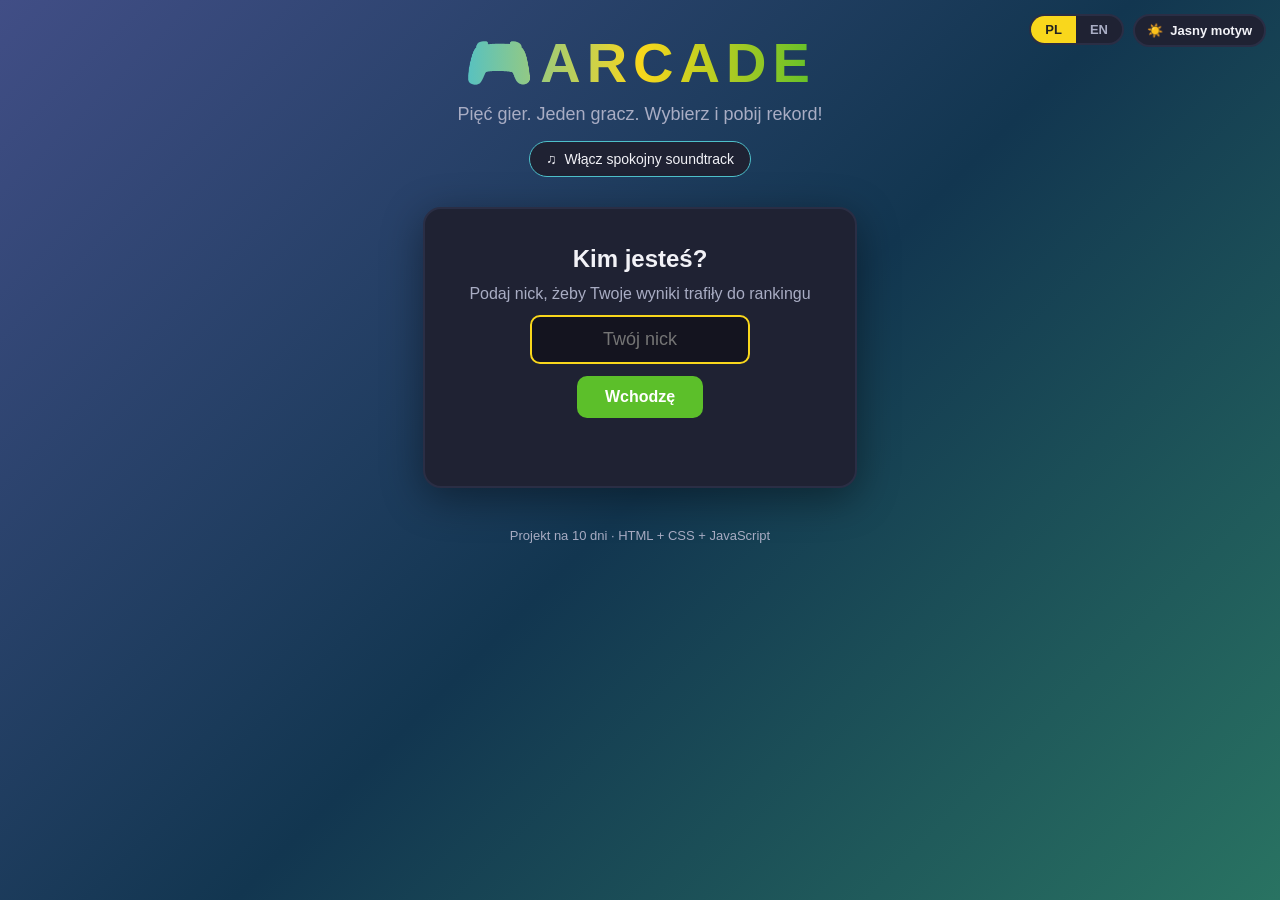
==== commit 6bca076a: "dzwięki" ====
--- a/index.html
+++ b/index.html
@@ -24,6 +24,10 @@
     <header class="naglowek">
         <h1>🎮ARCADE</h1>
         <p class="podtytul" data-i18n="podtytul">Pięć gier. Jeden gracz. Wybierz i pobij rekord!</p>
+        <button type="button" id="soundtrack-btn" class="soundtrack-btn" aria-pressed="false">
+            <span aria-hidden="true">♫</span>
+            <span id="soundtrack-label" data-i18n="soundtrack_play">Włącz spokojny soundtrack</span>
+        </button>
     </header>
 
     <main>
--- a/menu.css
+++ b/menu.css
@@ -60,6 +60,27 @@
     margin: 8px 0 0;
     color: var(--tekst-przygaszony);
     font-size: 18px;
+}
+
+.soundtrack-btn {
+    display: inline-flex;
+    align-items: center;
+    gap: 8px;
+    margin-top: 16px;
+    padding: 9px 16px;
+    border: 1px solid var(--niebieski);
+    border-radius: 24px;
+    background: var(--panel);
+    color: var(--tekst);
+    font: inherit;
+    font-size: 14px;
+    cursor: pointer;
+    transition: background 0.15s, transform 0.15s;
+}
+
+.soundtrack-btn:hover {
+    background: var(--panel-jasny);
+    transform: translateY(-1px);
 }
 
 main {
